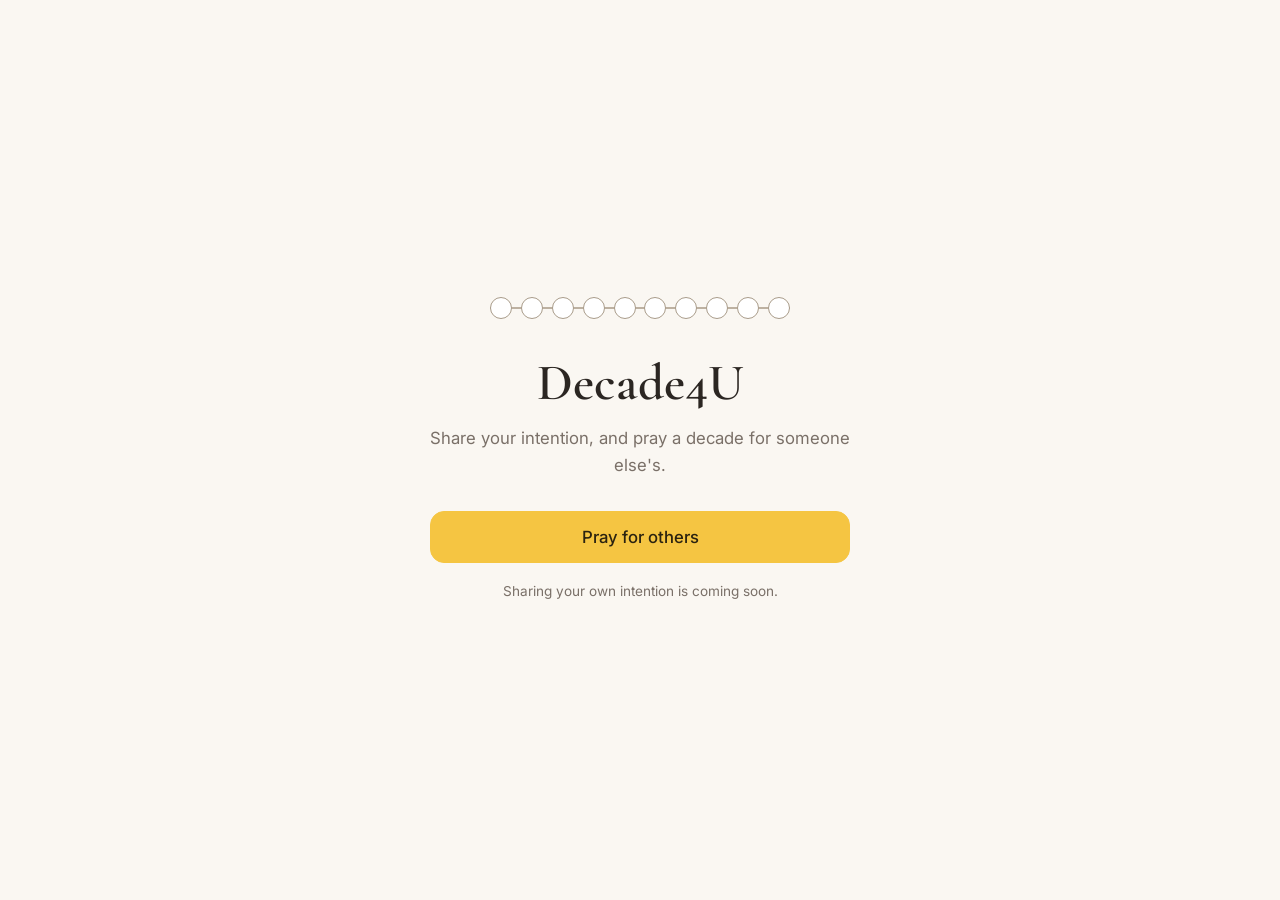
==== index.html @ a6b0f4e3 "Golden 'people you have prayed for' counter - js/stats.js keeps the count on this phone; a decade co" ====
<!doctype html>
<html lang="en">
<head>
  <meta charset="utf-8">
  <meta name="viewport" content="width=device-width, initial-scale=1, viewport-fit=cover">
  <title>Decade4U — Pray for One Another</title>
  <meta name="description" content="Pray the rosary for one another's intentions.">
  <link rel="preconnect" href="https://fonts.googleapis.com">
  <link rel="preconnect" href="https://fonts.gstatic.com" crossorigin>
  <link href="https://fonts.googleapis.com/css2?family=Cormorant+Garamond:wght@500;600&family=Inter:wght@400;500&display=swap" rel="stylesheet">
  <link rel="stylesheet" href="css/style.css">
</head>
<body class="home">
  <main>
    <div class="beads-row" aria-hidden="true">
      <span></span><span></span><span></span><span></span><span></span>
      <span></span><span></span><span></span><span></span><span></span>
    </div>
    <h1 class="serif">Decade4U</h1>
    <p>Share your intention, and pray a decade for someone else's.</p>
    <div id="home-stat" hidden></div>
    <div class="actions">
      <a class="btn primary" href="pray.html">Pray for others</a>
      <p class="soon">Sharing your own intention is coming soon.</p>
    </div>
  </main>
  <script src="js/stats.js"></script>
  <script>
    (function () {
      var n = DecadeStats.prayedFor();
      if (n > 0) {           // no sad zero: the ring appears after your first decade
        var host = document.getElementById("home-stat");
        host.hidden = false;
        DecadeStats.ring(host, n, n === 1 ? "person you have prayed for" : "people you have prayed for");
      }
    })();
  </script>
</body>
</html>
---- css/style.css ----
/* Decade4U shared styles: calm and warm, follows the phone's light/dark setting */
:root {
  --bg: #faf7f2;
  --surface: #ffffff;
  --text: #2b2622;
  --muted: #7a7068;
  --line: #e6dfd4;
  --bead: #ffffff;
  --bead-edge: #a99c8a;
  --glow: #f5c542;
  --prayed: #f2d98f;
  --cord: #bdb1a1;
  --on-glow: #2b2310;
  --glow-text: #a8780a;
  --spark: #e0a91c;
}
@media (prefers-color-scheme: dark) {
  :root {
    --bg: #16141a;
    --surface: #1f1c24;
    --text: #f1ece4;
    --muted: #a39a90;
    --line: #2f2b36;
    --bead: #f4f1ec;
    --bead-edge: #8c847a;
    --glow: #ffd257;
    --prayed: #8f7a45;
    --cord: #4a4450;
    --on-glow: #2b2310;
    --glow-text: #ffd257;
    --spark: #fff6d6;
  }
}

* { box-sizing: border-box; margin: 0; padding: 0; }
html, body { height: 100%; }
body {
  background: var(--bg);
  color: var(--text);
  font-family: "Inter", system-ui, sans-serif;
  -webkit-tap-highlight-color: transparent;
}
.serif { font-family: "Cormorant Garamond", Georgia, serif; }
[hidden] { display: none !important; }

/* ---------- buttons ---------- */
.btn {
  appearance: none;
  border: 1px solid var(--bead-edge);
  background: transparent;
  color: var(--text);
  font: inherit;
  font-weight: 500;
  font-size: 1.05rem;
  padding: 14px 22px;
  border-radius: 14px;
  min-height: 52px;
  cursor: pointer;
  text-decoration: none;
  display: inline-flex;
  align-items: center;
  justify-content: center;
  transition: transform .08s ease, opacity .2s;
}
.btn:active { transform: scale(.97); }
.btn:disabled { opacity: .35; cursor: default; }
.btn.primary { background: var(--glow); border-color: var(--glow); color: var(--on-glow); }
.btn:focus-visible { outline: 3px solid var(--glow); outline-offset: 3px; }
.link {
  background: none; border: 0; font: inherit; color: var(--muted);
  font-size: .9rem; cursor: pointer; text-decoration: none; padding: 8px 4px;
}

/* ---------- home ---------- */
.home {
  min-height: 100%;
  display: flex; align-items: center; justify-content: center;
  padding: 24px 16px; text-align: center;
}
.home main { max-width: 420px; width: 100%; }
.home h1 { font-weight: 600; font-size: clamp(2.4rem, 10vw, 3.2rem); line-height: 1.1; margin-bottom: 14px; }
.home p { color: var(--muted); font-size: 1.05rem; line-height: 1.6; }
.home .actions { display: grid; gap: 12px; margin-top: 32px; }
.home .soon { font-size: .85rem; color: var(--muted); margin-top: 6px; }

.beads-row {
  position: relative; display: flex; justify-content: space-between; align-items: center;
  width: 100%; max-width: 300px; margin: 0 auto 36px;
}
.beads-row::before {
  content: ""; position: absolute; left: 0; right: 0; top: 50%;
  height: 2px; background: var(--cord); transform: translateY(-50%);
}
.beads-row span {
  position: relative; width: 22px; height: 22px; border-radius: 50%;
  background: var(--bead); border: 1px solid var(--bead-edge);
  animation: rowglow 10s infinite;
}
.beads-row span:nth-child(2)  { animation-delay: 1s; }
.beads-row span:nth-child(3)  { animation-delay: 2s; }
.beads-row span:nth-child(4)  { animation-delay: 3s; }
.beads-row span:nth-child(5)  { animation-delay: 4s; }
.beads-row span:nth-child(6)  { animation-delay: 5s; }
.beads-row span:nth-child(7)  { animation-delay: 6s; }
.beads-row span:nth-child(8)  { animation-delay: 7s; }
.beads-row span:nth-child(9)  { animation-delay: 8s; }
.beads-row span:nth-child(10) { animation-delay: 9s; }
@keyframes rowglow {
  0%, 10%, 100% { background: var(--bead); box-shadow: none; }
  3%, 7% {
    background: var(--glow); border-color: var(--glow);
    box-shadow: 0 0 14px 4px color-mix(in srgb, var(--glow) 60%, transparent);
  }
}

/* ---------- prayer page ---------- */
.pray {
  height: 100%;
  height: 100dvh;
  display: flex; flex-direction: column;
  max-width: 560px; margin: 0 auto;
  padding: 8px 16px calc(12px + env(safe-area-inset-bottom));
}
.topbar { display: flex; align-items: center; justify-content: space-between; gap: 8px; }
.where {
  text-align: center; color: var(--muted); font-size: .85rem;
  letter-spacing: .04em; margin: 2px 0 6px;
}
.progress { height: 3px; background: var(--line); border-radius: 3px; overflow: hidden; }
.progress div { height: 100%; width: 0; background: var(--glow); transition: width .3s ease; }

.rosary-wrap {
  flex: 0 0 auto; display: flex; justify-content: center;
  padding: 10px 0 6px;
}
#rosary { height: clamp(150px, 34vh, 340px); height: clamp(150px, 34dvh, 340px); width: auto; display: block; }

#rosary .cord { fill: none; stroke: var(--cord); stroke-width: 1.4; }
#rosary .bead { fill: var(--bead); stroke: var(--bead-edge); stroke-width: 1; transition: fill .35s ease; }
#rosary .bead.medal { stroke-width: 1.2; }
#rosary .cross { stroke-width: .8; }
#rosary .cross rect { fill: inherit; stroke: inherit; stroke-width: inherit; }
#rosary .bead.prayed { fill: var(--prayed); }
#rosary .bead.active {
  fill: var(--glow); stroke: var(--glow); filter: url(#glow);
  transform-box: fill-box; transform-origin: center;
  animation: pulse 2.4s ease-in-out infinite;
}
@keyframes pulse { 0%, 100% { transform: scale(1); } 50% { transform: scale(1.18); } }
@media (prefers-reduced-motion: reduce) {
  #rosary .bead.active { animation: none; }
  .beads-row span { animation: none; }
  .beads-row span:first-child { background: var(--glow); border-color: var(--glow); }
}

.card {
  flex: 1 1 auto; min-height: 120px; overflow-y: auto;
  background: var(--surface); border: 1px solid var(--line); border-radius: 18px;
  padding: 18px 18px 20px; margin: 6px 0 12px;
}
.card .kicker { color: var(--muted); font-size: .82rem; letter-spacing: .05em; text-transform: uppercase; min-height: 1em; margin-bottom: 4px; }
.card h2 { font-family: "Cormorant Garamond", Georgia, serif; font-weight: 600; font-size: 1.6rem; line-height: 1.2; margin-bottom: 10px; }
.card .text p { font-size: 1.12rem; line-height: 1.65; }
.card .text p + p { margin-top: .6em; }
.card.is-mystery { border-color: var(--glow); }
.card.is-mystery .kicker { color: var(--text); }
.card.is-mystery .text p { color: var(--muted); font-size: 1rem; }

.controls { display: grid; grid-template-columns: 1fr 2fr; gap: 10px; }

.toast {
  position: fixed; left: 50%; bottom: calc(96px + env(safe-area-inset-bottom)); transform: translateX(-50%);
  background: var(--text); color: var(--bg); padding: 10px 16px; border-radius: 999px; font-size: .9rem;
  box-shadow: 0 6px 20px rgba(0,0,0,.2);
}

.done {
  min-height: 100%; display: flex; flex-direction: column; align-items: center; justify-content: center;
  text-align: center; gap: 14px; padding: 24px 16px;
}
.done h2 { font-family: "Cormorant Garamond", Georgia, serif; font-size: 2.6rem; font-weight: 600; outline: none; }
.done p { color: var(--muted); max-width: 340px; line-height: 1.6; }
.done .actions { display: grid; gap: 10px; width: 100%; max-width: 320px; margin-top: 10px; }

@media (max-height: 640px) {
  .card h2 { font-size: 1.35rem; }
  .card .text p { font-size: 1.02rem; line-height: 1.55; }
}

/* ---------- setup screen ---------- */
.choose {
  min-height: 100%; max-width: 480px; margin: 0 auto;
  display: flex; flex-direction: column; justify-content: center; gap: 14px;
  padding: 24px 16px calc(24px + env(safe-area-inset-bottom));
}
.choose .back-home { align-self: flex-start; }
.choose h2 { font-family: "Cormorant Garamond", Georgia, serif; font-weight: 600; font-size: 2rem; text-align: center; margin: 8px 0 6px; }
.choice {
  appearance: none; text-align: left; font: inherit; color: var(--text); cursor: pointer;
  background: var(--surface); border: 1px solid var(--line); border-radius: 18px;
  padding: 18px; display: grid; gap: 6px; transition: border-color .2s, transform .08s;
}
.choice:hover, .choice:focus-visible { border-color: var(--glow); outline: none; }
.choice:active { transform: scale(.98); }
.choice strong { font-size: 1.15rem; font-weight: 600; }
.choice span { color: var(--muted); line-height: 1.5; font-size: .98rem; }
.choose .fine { text-align: center; color: var(--muted); font-size: .85rem; }

/* ---------- own-rosary screens ---------- */
.card.tap-next { cursor: pointer; }
.card.is-group { border-color: var(--glow); }
.checklist { list-style: none; display: grid; gap: 8px; margin: 2px 0 14px; }
.checklist li {
  font-size: 1.08rem; padding-left: 26px; position: relative;
}
.checklist li::before {
  content: ""; position: absolute; left: 4px; top: .42em; width: 10px; height: 10px; border-radius: 50%;
  background: var(--glow); box-shadow: 0 0 8px color-mix(in srgb, var(--glow) 60%, transparent);
}
.card details { border-top: 1px solid var(--line); padding-top: 10px; }
.card summary { cursor: pointer; color: var(--muted); font-size: .95rem; padding: 4px 0; }
.card details h3 { font-size: .95rem; font-weight: 600; margin: 12px 0 4px; }
.card details p { font-size: 1rem; line-height: 1.6; }
.card .hint { color: var(--muted); font-size: .92rem; margin-top: 14px; }
.topbar .link { font-size: .85rem; }

.setup {
  max-width: 480px; margin: 0 auto;
  padding: 16px 16px calc(24px + env(safe-area-inset-bottom));
  display: flex; flex-direction: column; gap: 18px;
}
.setup .back-home { align-self: flex-start; }
.setup h2 { font-family: "Cormorant Garamond", Georgia, serif; font-weight: 600; font-size: 2.1rem; text-align: center; margin-top: 4px; }
.setup .lead { text-align: center; color: var(--muted); line-height: 1.5; margin-top: -10px; }
.field { display: grid; gap: 10px; }
.field .label { font-size: .82rem; letter-spacing: .06em; text-transform: uppercase; color: var(--muted); }
.field .fine { color: var(--muted); font-size: .88rem; line-height: 1.45; }
.seg { display: grid; grid-template-columns: repeat(5, 1fr); gap: 8px; }
.seg button {
  appearance: none; font: inherit; font-size: 1.25rem; font-weight: 600; color: var(--text);
  background: var(--surface); border: 1px solid var(--line); border-radius: 14px;
  min-height: 60px; cursor: pointer; display: grid; place-content: center; gap: 2px;
}
.seg button small { font-size: .62rem; font-weight: 500; color: var(--muted); letter-spacing: .02em; }
.seg button[aria-pressed="true"] { background: var(--glow); border-color: var(--glow); color: var(--on-glow); }
.seg button[aria-pressed="true"] small { color: var(--on-glow); }
.modes { display: grid; gap: 10px; }
.modes .choice { padding: 14px 16px; }
.modes .choice[aria-pressed="true"] { border-color: var(--glow); box-shadow: inset 0 0 0 1px var(--glow); }
.modes .choice[aria-pressed="true"] strong::after { content: " ✓"; color: var(--glow); }
.assigned { list-style: none; display: grid; gap: 8px; }
.assigned li { background: var(--surface); border: 1px solid var(--line); border-radius: 14px; padding: 12px 14px; }
.assigned .who { font-size: .8rem; color: var(--muted); margin-bottom: 3px; }
.assigned p { line-height: 1.45; }
.setup .start { width: 100%; position: sticky; bottom: calc(12px + env(safe-area-inset-bottom)); box-shadow: 0 8px 24px rgba(0,0,0,.15); }

.for-line { font-size: .82rem; color: var(--muted); margin-bottom: 2px; }
.for-line::before { content: "♥ "; color: var(--glow); }
.intention { background: color-mix(in srgb, var(--glow) 12%, transparent); border-radius: 12px; padding: 12px 14px; margin: 4px 0 12px; }
.intention .who { font-size: .82rem; color: var(--muted); margin-bottom: 4px; }
.intention .what { font-size: 1.1rem; line-height: 1.5; }
.card .text .intention p { font-size: inherit; }
.card .text .intention .what { font-size: 1.1rem; }

.thanks { list-style: none; display: grid; gap: 10px; width: 100%; max-width: 420px; text-align: left; }
.thanks li { background: var(--surface); border: 1px solid var(--line); border-radius: 14px; padding: 14px; }
.thanks .who { font-size: .8rem; color: var(--muted); }
.thanks .what { margin: 2px 0 8px; line-height: 1.45; }
.thanks .msg { font-family: "Cormorant Garamond", Georgia, serif; font-size: 1.2rem; font-style: italic; color: var(--text); }
.card.is-mystery .text .intention .what { color: var(--text); }
.card.is-mystery .text .intention .who { color: var(--muted); font-size: .82rem; }

/* ---------- hide prayers: big, tappable rosary ---------- */
.pill {
  appearance: none; font: inherit; font-size: .85rem; color: var(--text); cursor: pointer;
  background: var(--surface); border: 1px solid var(--line); border-radius: 999px; padding: 7px 14px;
}
.pill[aria-pressed="true"] { background: var(--glow); border-color: var(--glow); color: var(--on-glow); }
.rosary-wrap.tap-next { cursor: pointer; }
#rosary .bead.unused { opacity: .28; }
#rosary .ripple {
  fill: none; stroke: var(--glow); stroke-width: 2;
  transform-box: fill-box; transform-origin: center;
  animation: ripple .7s ease-out forwards;
}
@keyframes ripple { from { transform: scale(1); opacity: .9; } to { transform: scale(3.2); opacity: 0; } }

#rosary .centre { display: none; }
.centre-box {
  width: 100%; height: 100%; display: flex; flex-direction: column; align-items: center; justify-content: center;
  text-align: center; color: var(--text); gap: 3px; font-family: "Inter", system-ui, sans-serif;
}
.c-kicker { font-size: 7.5px; letter-spacing: .08em; text-transform: uppercase; color: var(--muted); }
.c-title { font-family: "Cormorant Garamond", Georgia, serif; font-weight: 600; font-size: 19px; line-height: 1.1; }
.c-count { font-size: 15px; font-weight: 600; color: var(--glow-text); }
.c-sub { font-size: 7.5px; line-height: 1.4; color: var(--muted); max-width: 140px; }
.c-kicker:empty, .c-count:empty, .c-sub:empty { display: none; }

/* decade panel: mystery + intention, shown on every bead of a decade */
.strip {
  display: block; margin: 0 0 8px; padding: 10px 14px;
  background: color-mix(in srgb, var(--glow) 12%, var(--surface)); border-radius: 14px;
}
.strip.empty, .strip.on-mystery { display: none; } /* the mystery card already shows both */
.strip-myst { font-family: "Cormorant Garamond", Georgia, serif; font-weight: 600; font-size: 1.12rem; line-height: 1.2; }
.strip-myst::before { content: "✦ "; color: var(--glow-text); }
.strip-int { margin-top: 2px; line-height: 1.4; display: -webkit-box; -webkit-line-clamp: 1; -webkit-box-orient: vertical; overflow: hidden; }
.strip-who { color: var(--muted); font-size: .85rem; }
.strip-who::before { content: "♥ "; color: var(--glow); }

.pray.hide-prayers .card { display: none; }
.pray.hide-prayers .rosary-wrap { flex: 1 1 auto; min-height: 0; padding: 4px 0; }
.pray.hide-prayers #rosary { width: 100%; height: 100%; max-height: none; }
.pray.hide-prayers #rosary .centre { display: inline; }
.pray.hide-prayers .strip, .pray.hide-prayers .strip.on-mystery {
  display: block; min-height: 84px; margin: 4px 0 12px; padding: 12px 16px; border-radius: 16px;
}
.pray.hide-prayers .strip.empty { display: block; visibility: hidden; }
.pray.hide-prayers .strip-myst { font-size: 1.25rem; }
.pray.hide-prayers .strip-int { -webkit-line-clamp: 2; }

/* the whole prayer screen listens for sideways swipes; vertical scrolling still works */
.pray { touch-action: pan-y; user-select: none; -webkit-user-select: none; }
.pray .card .text { user-select: text; -webkit-user-select: text; }
.pray.hide-prayers .controls { display: none; }
.pray.hide-prayers .strip { margin-bottom: 8px; }
.gesture-hint {
  text-align: center; color: var(--muted); font-size: .82rem; line-height: 1.4;
  padding: 0 8px 6px;
}

/* ---------- golden counter ring ---------- */
.stat { display: flex; flex-direction: column; align-items: center; gap: 8px; margin: 26px auto 4px; }
.stat-ring { position: relative; width: 132px; height: 132px; }
.stat-ring svg { width: 100%; height: 100%; overflow: visible; }
.stat-ring .track { fill: none; stroke: color-mix(in srgb, var(--glow) 22%, transparent); stroke-width: 5; }
.stat-ring .arc {
  fill: none; stroke-width: 5; stroke-linecap: round;
  stroke-dasharray: 120 207; /* a golden arc about a third of the way round */
  filter: drop-shadow(0 0 4px color-mix(in srgb, var(--glow) 70%, transparent));
}
.stat-ring .spark { fill: var(--spark); filter: drop-shadow(0 0 5px #f5c542); }
.stat-ring .spin { transform-origin: 60px 60px; animation: spin 6s linear infinite; }
@keyframes spin { to { transform: rotate(360deg); } }
.stat-num {
  position: absolute; inset: 0; display: grid; place-items: center;
  font-family: "Cormorant Garamond", Georgia, serif; font-weight: 600; font-size: 2.9rem;
  color: var(--glow-text); text-shadow: 0 0 18px color-mix(in srgb, var(--glow) 45%, transparent);
}
.stat-label { color: var(--muted); font-size: .92rem; letter-spacing: .02em; }
@media (prefers-reduced-motion: reduce) { .stat-ring .spin { animation: none; } }
.done #done-stat .stat { margin-top: 8px; }
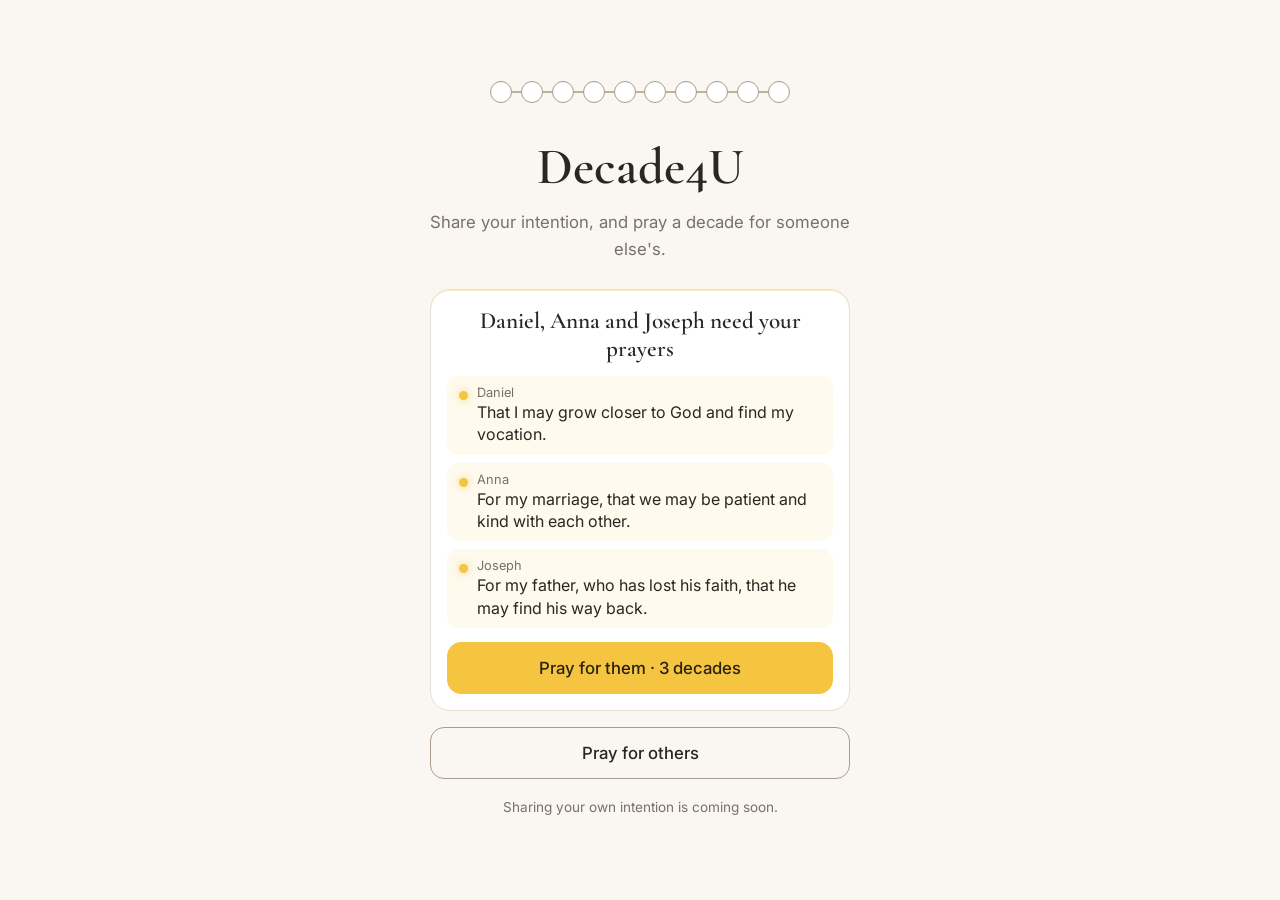
==== commit 604a6ad3: "Home page: '… need your prayers' featuring 3 waiting intentions - js/intentions.js: one place for in" ====
--- a/index.html
+++ b/index.html
@@ -19,11 +19,20 @@
     <h1 class="serif">Decade4U</h1>
     <p>Share your intention, and pray a decade for someone else's.</p>
     <div id="home-stat" hidden></div>
+    <section class="need" id="need" hidden>
+      <h2 id="need-title"></h2>
+      <ul id="need-list"></ul>
+      <a class="btn primary" id="need-go" href="pray.html"></a>
+    </section>
+    <p class="all-prayed" id="all-prayed" hidden>Everyone has been prayed for. Thank you 🙏</p>
+
     <div class="actions">
-      <a class="btn primary" href="pray.html">Pray for others</a>
+      <a class="btn" id="pray-others" href="pray.html">Pray for others</a>
       <p class="soon">Sharing your own intention is coming soon.</p>
     </div>
   </main>
+  <script src="js/samples.js"></script>
+  <script src="js/intentions.js"></script>
   <script src="js/stats.js"></script>
   <script>
     (function () {
@@ -33,6 +42,45 @@
         host.hidden = false;
         DecadeStats.ring(host, n, n === 1 ? "person you have prayed for" : "people you have prayed for");
       }
+
+      // "Maria, Luca and one more person need your prayers": 3 people nobody has prayed for yet
+      var pick = Intentions.featured(3);
+      if (!pick.length) {
+        document.getElementById("all-prayed").hidden = false;
+        document.getElementById("pray-others").classList.add("primary");
+        return;
+      }
+      // named people first, so the cards follow the same order as the heading
+      pick = pick.filter(function (it) { return !Intentions.isAnonymous(it); })
+                 .concat(pick.filter(function (it) { return Intentions.isAnonymous(it); }));
+      var names = pick.filter(function (it) { return !Intentions.isAnonymous(it); }).map(function (it) { return it.name; });
+      var others = pick.length - names.length;
+      var count = ["", "one", "two", "three"];
+      var parts = names.slice();
+      if (others) {
+        if (!names.length) parts = [pick.length === 1 ? "Someone" : count[others].charAt(0).toUpperCase() + count[others].slice(1) + " people"];
+        else parts.push(others === 1 ? "one more person" : count[others] + " others");
+      }
+      var who = parts.length > 1 ? parts.slice(0, -1).join(", ") + " and " + parts[parts.length - 1] : parts[0];
+      var needs = pick.length === 1 && (names.length === 1 || !names.length) ? " needs" : " need";
+      document.getElementById("need-title").textContent = who + needs + " your prayers";
+
+      var ul = document.getElementById("need-list");
+      pick.forEach(function (it) {
+        var li = document.createElement("li");
+        var b = document.createElement("span");
+        b.className = "nm";
+        b.textContent = Intentions.isAnonymous(it) ? "Someone" : it.name;
+        var t = document.createElement("span");
+        t.className = "tx";
+        t.textContent = it.intention;
+        li.appendChild(b); li.appendChild(t);
+        ul.appendChild(li);
+      });
+      var go = document.getElementById("need-go");
+      go.href = "pray.html?for=" + pick.map(function (it) { return encodeURIComponent(it.id); }).join(",");
+      go.textContent = pick.length === 1 ? "Pray a decade for them" : "Pray for them · " + pick.length + " decades";
+      document.getElementById("need").hidden = false;
     })();
   </script>
 </body>
--- a/css/style.css
+++ b/css/style.css
@@ -350,3 +350,33 @@
 .stat-label { color: var(--muted); font-size: .92rem; letter-spacing: .02em; }
 @media (prefers-reduced-motion: reduce) { .stat-ring .spin { animation: none; } }
 .done #done-stat .stat { margin-top: 8px; }
+
+/* ---------- "need your prayers" on the home page ---------- */
+.need {
+  margin: 26px 0 4px; padding: 18px 16px 16px; text-align: left;
+  background: var(--surface); border: 1px solid var(--line); border-radius: 20px;
+  box-shadow: 0 1px 0 color-mix(in srgb, var(--glow) 35%, transparent) inset;
+}
+.need h2 {
+  font-family: "Cormorant Garamond", Georgia, serif; font-weight: 600; font-size: 1.45rem; line-height: 1.2;
+  text-align: center; margin-bottom: 12px;
+}
+.need ul { list-style: none; display: grid; gap: 8px; margin-bottom: 14px; }
+.need li {
+  display: grid; gap: 1px; padding: 9px 12px 9px 30px; position: relative;
+  background: color-mix(in srgb, var(--glow) 9%, transparent); border-radius: 12px;
+}
+.need li::before {
+  content: ""; position: absolute; left: 12px; top: 15px; width: 9px; height: 9px; border-radius: 50%;
+  background: var(--glow); box-shadow: 0 0 8px color-mix(in srgb, var(--glow) 70%, transparent);
+  animation: breathe 2.8s ease-in-out infinite;
+}
+.need li:nth-child(2)::before { animation-delay: .9s; }
+.need li:nth-child(3)::before { animation-delay: 1.8s; }
+@keyframes breathe { 0%, 100% { opacity: .45; } 50% { opacity: 1; } }
+@media (prefers-reduced-motion: reduce) { .need li::before { animation: none; } }
+.need .nm { font-size: .8rem; color: var(--muted); }
+.need .tx { line-height: 1.4; display: -webkit-box; -webkit-line-clamp: 2; -webkit-box-orient: vertical; overflow: hidden; }
+.need .btn { width: 100%; }
+.all-prayed { margin-top: 22px; color: var(--muted); }
+.home .actions { margin-top: 16px; }
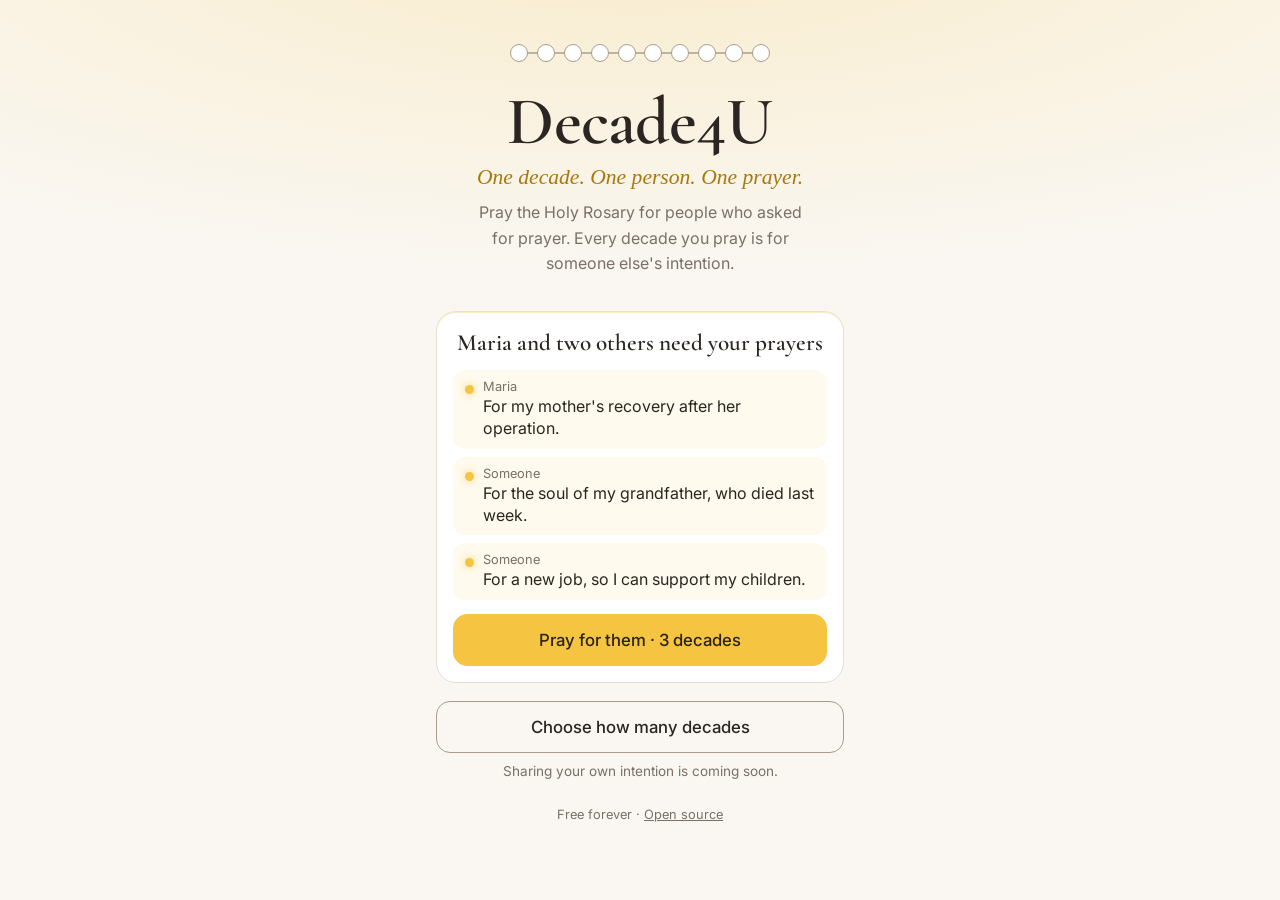
==== commit 9ae567fd: "Redesign home page; fix title cut off on phones - the page was vertically centred, so on tall conten" ====
--- a/index.html
+++ b/index.html
@@ -12,13 +12,16 @@
 </head>
 <body class="home">
   <main>
-    <div class="beads-row" aria-hidden="true">
-      <span></span><span></span><span></span><span></span><span></span>
-      <span></span><span></span><span></span><span></span><span></span>
-    </div>
-    <h1 class="serif">Decade4U</h1>
-    <p>Share your intention, and pray a decade for someone else's.</p>
-    <div id="home-stat" hidden></div>
+    <header class="hero">
+      <div class="beads-row" aria-hidden="true">
+        <span></span><span></span><span></span><span></span><span></span>
+        <span></span><span></span><span></span><span></span><span></span>
+      </div>
+      <h1 class="serif">Decade4U</h1>
+      <p class="tagline">One decade. One person. One prayer.</p>
+      <p class="intro">Pray the Holy Rosary for people who asked for prayer. Every decade you pray is for someone else's intention.</p>
+    </header>
+
     <section class="need" id="need" hidden>
       <h2 id="need-title"></h2>
       <ul id="need-list"></ul>
@@ -26,10 +29,16 @@
     </section>
     <p class="all-prayed" id="all-prayed" hidden>Everyone has been prayed for. Thank you 🙏</p>
 
+    <div id="home-stat" hidden></div>
+
     <div class="actions">
-      <a class="btn" id="pray-others" href="pray.html">Pray for others</a>
+      <a class="btn" id="pray-others" href="pray.html">Choose how many decades</a>
       <p class="soon">Sharing your own intention is coming soon.</p>
     </div>
+
+    <footer class="foot">
+      Free forever · <a href="https://github.com/JamesWHagan/rosary">Open source</a>
+    </footer>
   </main>
   <script src="js/samples.js"></script>
   <script src="js/intentions.js"></script>
--- a/css/style.css
+++ b/css/style.css
@@ -72,27 +72,43 @@
 }
 
 /* ---------- home ---------- */
+/* ---------- home ---------- */
 .home {
   min-height: 100%;
-  display: flex; align-items: center; justify-content: center;
-  padding: 24px 16px; text-align: center;
-}
-.home main { max-width: 420px; width: 100%; }
-.home h1 { font-weight: 600; font-size: clamp(2.4rem, 10vw, 3.2rem); line-height: 1.1; margin-bottom: 14px; }
-.home p { color: var(--muted); font-size: 1.05rem; line-height: 1.6; }
-.home .actions { display: grid; gap: 12px; margin-top: 32px; }
-.home .soon { font-size: .85rem; color: var(--muted); margin-top: 6px; }
+  background:
+    radial-gradient(120% 55% at 50% -8%, color-mix(in srgb, var(--glow) 22%, transparent), transparent 70%),
+    var(--bg);
+  background-attachment: fixed;
+}
+.home main {
+  max-width: 440px; margin: 0 auto; text-align: center;
+  padding: calc(36px + env(safe-area-inset-top)) 16px calc(28px + env(safe-area-inset-bottom));
+}
+.hero { padding: 8px 0 6px; }
+.hero h1 {
+  font-weight: 600; font-size: clamp(3rem, 15vw, 4.2rem); line-height: 1; letter-spacing: -.01em;
+  margin-bottom: 10px;
+}
+.hero .tagline {
+  font-family: "Cormorant Garamond", Georgia, serif; font-style: italic; font-weight: 500;
+  font-size: 1.35rem; color: var(--glow-text); margin-bottom: 10px;
+}
+.hero .intro { color: var(--muted); font-size: 1rem; line-height: 1.6; max-width: 340px; margin: 0 auto; }
+.home .actions { display: grid; gap: 10px; margin-top: 18px; }
+.home .soon { font-size: .85rem; color: var(--muted); }
+.foot { margin-top: 28px; font-size: .8rem; color: var(--muted); }
+.foot a { color: inherit; }
 
 .beads-row {
   position: relative; display: flex; justify-content: space-between; align-items: center;
-  width: 100%; max-width: 300px; margin: 0 auto 36px;
+  width: 100%; max-width: 260px; margin: 0 auto 26px;
 }
 .beads-row::before {
   content: ""; position: absolute; left: 0; right: 0; top: 50%;
   height: 2px; background: var(--cord); transform: translateY(-50%);
 }
 .beads-row span {
-  position: relative; width: 22px; height: 22px; border-radius: 50%;
+  position: relative; width: 18px; height: 18px; border-radius: 50%;
   background: var(--bead); border: 1px solid var(--bead-edge);
   animation: rowglow 10s infinite;
 }
@@ -379,4 +395,5 @@
 .need .tx { line-height: 1.4; display: -webkit-box; -webkit-line-clamp: 2; -webkit-box-orient: vertical; overflow: hidden; }
 .need .btn { width: 100%; }
 .all-prayed { margin-top: 22px; color: var(--muted); }
-.home .actions { margin-top: 16px; }
+.home .need { margin-top: 28px; }
+.home #home-stat .stat { margin-top: 26px; }
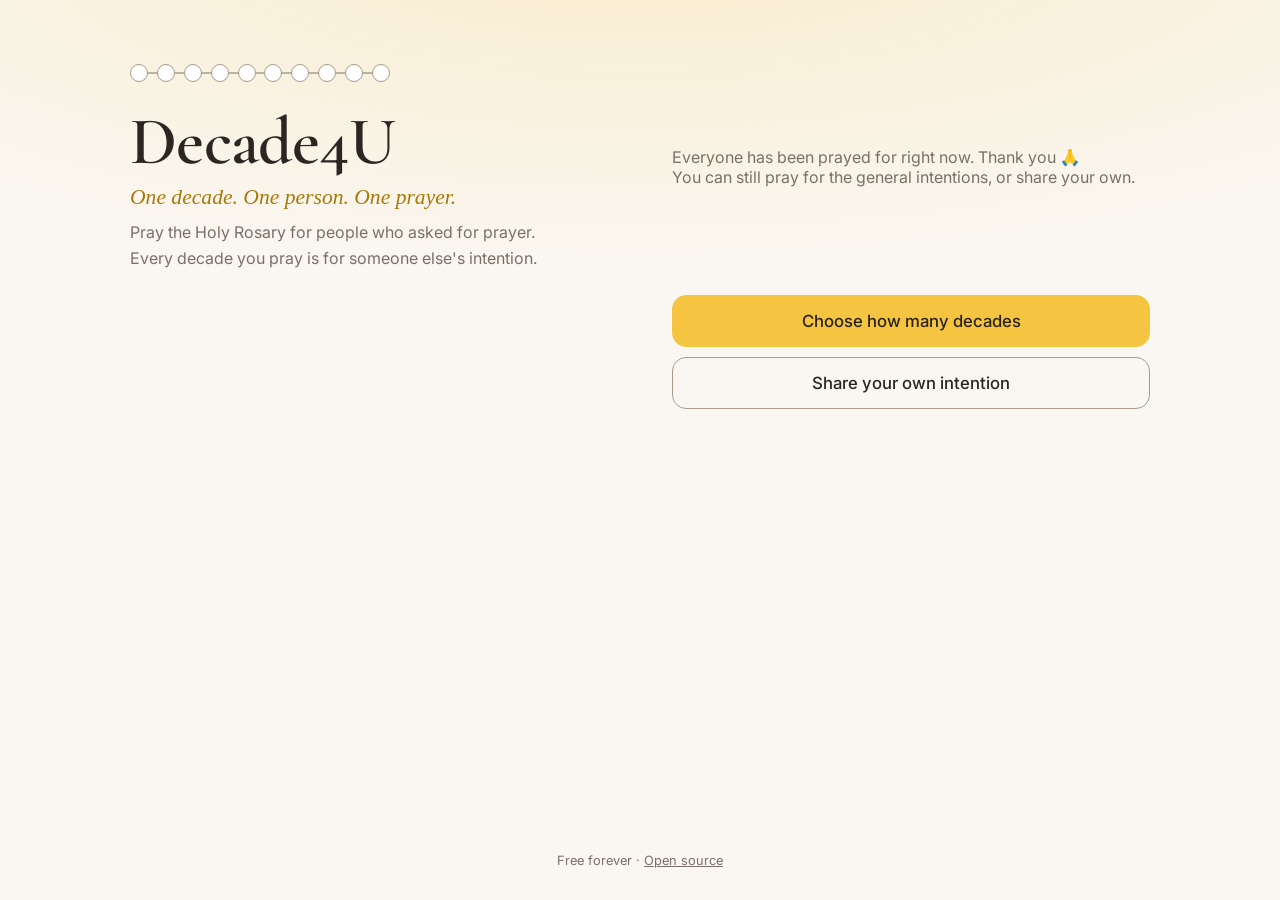
==== commit 5bd4cd6c: "Connect the site to the real database and AI moderation - js/intentions.js now talks to /api; genera" ====
--- a/index.html
+++ b/index.html
@@ -27,13 +27,13 @@
       <ul id="need-list"></ul>
       <a class="btn primary" id="need-go" href="pray.html"></a>
     </section>
-    <p class="all-prayed" id="all-prayed" hidden>Everyone has been prayed for. Thank you 🙏</p>
+    <p class="all-prayed" id="all-prayed" hidden>Everyone has been prayed for right now. Thank you 🙏<br>You can still pray for the general intentions, or share your own.</p>
 
     <div id="home-stat" hidden></div>
 
     <div class="actions">
       <a class="btn" id="pray-others" href="pray.html">Choose how many decades</a>
-      <p class="soon">Sharing your own intention is coming soon.</p>
+      <a class="btn" href="submit.html">Share your own intention</a>
     </div>
 
     <footer class="foot">
@@ -52,44 +52,52 @@
         DecadeStats.ring(host, n, n === 1 ? "person you have prayed for" : "people you have prayed for");
       }
 
-      // "Maria, Luca and one more person need your prayers": 3 people nobody has prayed for yet
-      var pick = Intentions.featured(3);
-      if (!pick.length) {
-        document.getElementById("all-prayed").hidden = false;
-        document.getElementById("pray-others").classList.add("primary");
-        return;
-      }
-      // named people first, so the cards follow the same order as the heading
-      pick = pick.filter(function (it) { return !Intentions.isAnonymous(it); })
-                 .concat(pick.filter(function (it) { return Intentions.isAnonymous(it); }));
-      var names = pick.filter(function (it) { return !Intentions.isAnonymous(it); }).map(function (it) { return it.name; });
-      var others = pick.length - names.length;
-      var count = ["", "one", "two", "three"];
-      var parts = names.slice();
-      if (others) {
-        if (!names.length) parts = [pick.length === 1 ? "Someone" : count[others].charAt(0).toUpperCase() + count[others].slice(1) + " people"];
-        else parts.push(others === 1 ? "one more person" : count[others] + " others");
-      }
-      var who = parts.length > 1 ? parts.slice(0, -1).join(", ") + " and " + parts[parts.length - 1] : parts[0];
-      var needs = pick.length === 1 && (names.length === 1 || !names.length) ? " needs" : " need";
-      document.getElementById("need-title").textContent = who + needs + " your prayers";
+      // "Maria, Luca and one more person need your prayers": people nobody has prayed for yet
+      Intentions.featured().then(function (r) {
+        var pick = r.intentions;
+        if (!pick.length) {
+          document.getElementById("all-prayed").hidden = false;
+          document.getElementById("pray-others").classList.add("primary");
+          return;
+        }
+        // named people first, so the cards follow the same order as the heading
+        pick = pick.filter(function (it) { return !Intentions.isAnonymous(it); })
+                   .concat(pick.filter(function (it) { return Intentions.isAnonymous(it); }));
+        var names = pick.filter(function (it) { return !Intentions.isAnonymous(it); }).map(function (it) { return it.name; });
+        var others = pick.length - names.length;
+        var count = ["", "one", "two", "three"];
+        var parts = names.slice();
+        if (others) {
+          if (!names.length) parts = [pick.length === 1 ? "Someone" : count[others].charAt(0).toUpperCase() + count[others].slice(1) + " people"];
+          else parts.push(others === 1 ? "one more person" : count[others] + " others");
+        }
+        var who = parts.length > 1 ? parts.slice(0, -1).join(", ") + " and " + parts[parts.length - 1] : parts[0];
+        var needs = pick.length === 1 && (names.length === 1 || !names.length) ? " needs" : " need";
+        document.getElementById("need-title").textContent = who + needs + " your prayers";
 
-      var ul = document.getElementById("need-list");
-      pick.forEach(function (it) {
-        var li = document.createElement("li");
-        var b = document.createElement("span");
-        b.className = "nm";
-        b.textContent = Intentions.isAnonymous(it) ? "Someone" : it.name;
-        var t = document.createElement("span");
-        t.className = "tx";
-        t.textContent = it.intention;
-        li.appendChild(b); li.appendChild(t);
-        ul.appendChild(li);
+        var ul = document.getElementById("need-list");
+        pick.forEach(function (it) {
+          var li = document.createElement("li");
+          var b = document.createElement("span");
+          b.className = "nm";
+          b.textContent = Intentions.isAnonymous(it) ? "Someone" : it.name;
+          var t = document.createElement("span");
+          t.className = "tx";
+          t.textContent = it.intention;
+          li.appendChild(b); li.appendChild(t);
+          ul.appendChild(li);
+        });
+        if (r.waiting > pick.length) {
+          var more = document.createElement("p");
+          more.className = "waiting";
+          more.textContent = r.waiting + " intentions are waiting for their first prayer.";
+          ul.after(more);
+        }
+        var go = document.getElementById("need-go");
+        go.href = "pray.html?for=" + pick.map(function (it) { return encodeURIComponent(it.id); }).join(",");
+        go.textContent = pick.length === 1 ? "Pray a decade for them" : "Pray for them · " + pick.length + " decades";
+        document.getElementById("need").hidden = false;
       });
-      var go = document.getElementById("need-go");
-      go.href = "pray.html?for=" + pick.map(function (it) { return encodeURIComponent(it.id); }).join(",");
-      go.textContent = pick.length === 1 ? "Pray a decade for them" : "Pray for them · " + pick.length + " decades";
-      document.getElementById("need").hidden = false;
     })();
   </script>
 </body>
--- a/css/style.css
+++ b/css/style.css
@@ -397,3 +397,162 @@
 .all-prayed { margin-top: 22px; color: var(--muted); }
 .home .need { margin-top: 28px; }
 .home #home-stat .stat { margin-top: 26px; }
+
+/* ---------- golden glow around intention boxes ---------- */
+.assigned li, .thanks li, .need li, .intention {
+  border: 1px solid color-mix(in srgb, var(--glow) 45%, var(--line));
+  box-shadow:
+    0 0 0 1px color-mix(in srgb, var(--glow) 12%, transparent),
+    0 0 18px color-mix(in srgb, var(--glow) 20%, transparent),
+    inset 0 0 14px color-mix(in srgb, var(--glow) 6%, transparent);
+}
+.assigned li, .thanks li { animation: glowin .6s ease-out both; }
+.assigned li:nth-child(2), .thanks li:nth-child(2) { animation-delay: .08s; }
+.assigned li:nth-child(3), .thanks li:nth-child(3) { animation-delay: .16s; }
+.assigned li:nth-child(4), .thanks li:nth-child(4) { animation-delay: .24s; }
+.assigned li:nth-child(5), .thanks li:nth-child(5) { animation-delay: .32s; }
+@keyframes glowin { from { opacity: 0; transform: translateY(6px); } to { opacity: 1; transform: none; } }
+@media (prefers-reduced-motion: reduce) { .assigned li, .thanks li { animation: none; } }
+@media (prefers-color-scheme: dark) {
+  .assigned li, .thanks li, .need li, .intention {
+    border-color: color-mix(in srgb, var(--glow) 55%, var(--line));
+    box-shadow:
+      0 0 0 1px color-mix(in srgb, var(--glow) 15%, transparent),
+      0 0 22px color-mix(in srgb, var(--glow) 26%, transparent),
+      inset 0 0 16px color-mix(in srgb, var(--glow) 8%, transparent);
+  }
+}
+
+/* =====================================================================
+   Desktop and laptop layout (wide screens). Phones keep the layout above.
+   ===================================================================== */
+@media (min-width: 900px) {
+  /* ---- home: title + counter on the left, people who need prayers on the right ---- */
+  .home main {
+    max-width: 1100px; min-height: 100vh; text-align: left;
+    display: grid; grid-template-columns: minmax(0, 1fr) minmax(0, 1fr); column-gap: 64px;
+    grid-template-areas: "hero need" "stat need" "stat actions" "foot foot";
+    grid-template-rows: auto auto 1fr auto; align-content: center;
+    padding: 56px 40px 32px;
+  }
+  .hero { grid-area: hero; align-self: end; }
+  .hero .beads-row { margin-left: 0; }
+  .hero .intro { margin: 0; max-width: 420px; }
+  .home .need, .all-prayed { grid-area: need; align-self: center; margin-top: 0; }
+  .home #home-stat { grid-area: stat; align-self: start; }
+  .home #home-stat .stat { align-items: flex-start; margin-left: 0; }
+  .home .actions { grid-area: actions; align-self: start; }
+  .foot { grid-area: foot; text-align: center; }
+
+  /* ---- setup: choices left, the people you'll pray for right ---- */
+  .setup {
+    max-width: 1040px; padding: 32px 40px 40px;
+    display: grid; grid-template-columns: minmax(0, 1fr) minmax(0, 1fr); column-gap: 56px; row-gap: 20px;
+    grid-template-areas: "back back" "title title" "lead lead" "dec pray" "modes pray" "modes start";
+    grid-template-rows: auto auto auto auto auto 1fr;
+  }
+  .setup > :nth-child(1) { grid-area: back; }
+  .setup > :nth-child(2) { grid-area: title; }
+  .setup > :nth-child(3) { grid-area: lead; }
+  .setup > :nth-child(4) { grid-area: dec; }
+  .setup > :nth-child(5) { grid-area: modes; }
+  .setup > :nth-child(6) { grid-area: pray; }
+  .setup > :nth-child(7) { grid-area: start; align-self: start; }
+  .setup .start { position: static; box-shadow: none; }
+
+  /* ---- prayer screen: big rosary left, mystery/intention/prayer right ---- */
+  .pray {
+    max-width: 1240px; padding: 16px 40px 24px;
+    display: grid; column-gap: 48px;
+    grid-template-columns: minmax(0, 1.1fr) minmax(0, 1fr);
+    grid-template-areas: "top top" "where where" "prog prog" "ring strip" "ring card" "ring hint" "ring controls";
+    grid-template-rows: auto auto auto auto 1fr auto auto;
+  }
+  .pray .topbar { grid-area: top; }
+  .pray .where { grid-area: where; }
+  .pray .progress { grid-area: prog; margin-bottom: 12px; }
+  .pray .rosary-wrap { grid-area: ring; min-height: 0; padding: 0; align-items: center; }
+  .pray #rosary { width: 100%; height: 100%; max-height: none; }
+  .pray .strip { grid-area: strip; margin: 0 0 12px; }
+  .pray .strip.on-mystery { display: none; }
+  .pray .card { grid-area: card; margin: 0 0 12px; }
+  .pray .gesture-hint { grid-area: hint; }
+  .pray .controls { grid-area: controls; }
+  .strip-int { -webkit-line-clamp: 3; }
+  .card .text p { font-size: 1.18rem; }
+
+  /* prayers hidden: the rosary takes the left, the decade panel sits beside it */
+  .pray.hide-prayers {
+    grid-template-areas: "top top" "where where" "prog prog" "ring strip" "ring hint";
+    grid-template-rows: auto auto auto 1fr auto;
+  }
+  .pray.hide-prayers .strip, .pray.hide-prayers .strip.on-mystery { align-self: center; margin: 0; }
+  .pray.hide-prayers .strip-myst { font-size: 1.6rem; }
+  .pray.hide-prayers .strip-int { font-size: 1.1rem; -webkit-line-clamp: 4; }
+
+  /* ---- Amen screen: thank-you messages in a grid ---- */
+  .done .thanks { max-width: 980px; grid-template-columns: repeat(auto-fit, minmax(280px, 1fr)); }
+}
+
+/* ---------- share your intention ---------- */
+.test-banner {
+  background: color-mix(in srgb, var(--glow) 25%, var(--surface)); color: var(--text);
+  text-align: center; font-size: .85rem; padding: 8px 16px;
+}
+.share, .sent {
+  max-width: 560px; margin: 0 auto; padding: 16px 16px calc(32px + env(safe-area-inset-bottom));
+  display: flex; flex-direction: column; gap: 18px;
+}
+.share .back-home { align-self: flex-start; }
+.share h2, .sent h2 { font-family: "Cormorant Garamond", Georgia, serif; font-weight: 600; font-size: 2.1rem; text-align: center; outline: none; }
+.share .lead { text-align: center; color: var(--muted); margin-top: -10px; }
+.share .opt { text-transform: none; letter-spacing: 0; }
+.share textarea, .share input[type="text"] {
+  width: 100%; font: inherit; font-size: 1.05rem; line-height: 1.5; color: var(--text);
+  background: var(--surface); border: 1px solid var(--line); border-radius: 14px; padding: 12px 14px; resize: vertical;
+}
+.share textarea:focus, .share input[type="text"]:focus {
+  outline: none; border-color: var(--glow);
+  box-shadow: 0 0 0 3px color-mix(in srgb, var(--glow) 25%, transparent);
+}
+.share input[type="text"] { margin-top: 2px; }
+.field-foot { display: flex; justify-content: space-between; gap: 12px; align-items: flex-start; }
+.count { font-size: .8rem; color: var(--muted); white-space: nowrap; }
+.count.near { color: var(--glow-text); font-weight: 600; }
+.field-error { color: #c0392b; font-size: .92rem; }
+@media (prefers-color-scheme: dark) { .field-error { color: #ff8a7a; } }
+.name-modes, .labels { display: flex; flex-wrap: wrap; gap: 8px; }
+.name-modes button, .labels button {
+  appearance: none; font: inherit; font-size: .95rem; color: var(--text); cursor: pointer;
+  background: var(--surface); border: 1px solid var(--line); border-radius: 999px; padding: 9px 16px;
+}
+.name-modes button[aria-pressed="true"], .labels button[aria-pressed="true"] {
+  background: var(--glow); border-color: var(--glow); color: var(--on-glow);
+}
+.care {
+  border: 1px solid color-mix(in srgb, var(--glow) 55%, var(--line)); border-radius: 16px; padding: 16px 18px;
+  background: color-mix(in srgb, var(--glow) 8%, var(--surface)); display: grid; gap: 8px; line-height: 1.5;
+}
+.care h3 { font-family: "Cormorant Garamond", Georgia, serif; font-size: 1.4rem; }
+.care ul { padding-left: 18px; display: grid; gap: 6px; }
+.care a { color: var(--glow-text); font-weight: 600; }
+.review-note { color: var(--muted); font-size: .88rem; text-align: center; line-height: 1.5; }
+.share #send { width: 100%; }
+
+.sent { text-align: center; padding-top: 40px; }
+.sent > p { color: var(--muted); line-height: 1.6; }
+.sent .beads-row { margin-bottom: 4px; }
+.sent-intention {
+  font-family: "Cormorant Garamond", Georgia, serif; font-style: italic; font-size: 1.35rem; line-height: 1.4;
+  padding: 16px 18px; border-radius: 16px;
+  border: 1px solid color-mix(in srgb, var(--glow) 45%, var(--line));
+  box-shadow: 0 0 18px color-mix(in srgb, var(--glow) 20%, transparent);
+}
+.invite { display: grid; gap: 10px; margin-top: 8px; }
+.invite-q { font-weight: 500; }
+.test-note { color: var(--muted); }
+
+.assigned li.loading { color: var(--muted); border-style: dashed; animation: none; box-shadow: none; }
+.btn:disabled { opacity: .5; cursor: default; }
+
+.need .waiting { color: var(--muted); font-size: .88rem; text-align: center; margin: -4px 0 12px; }
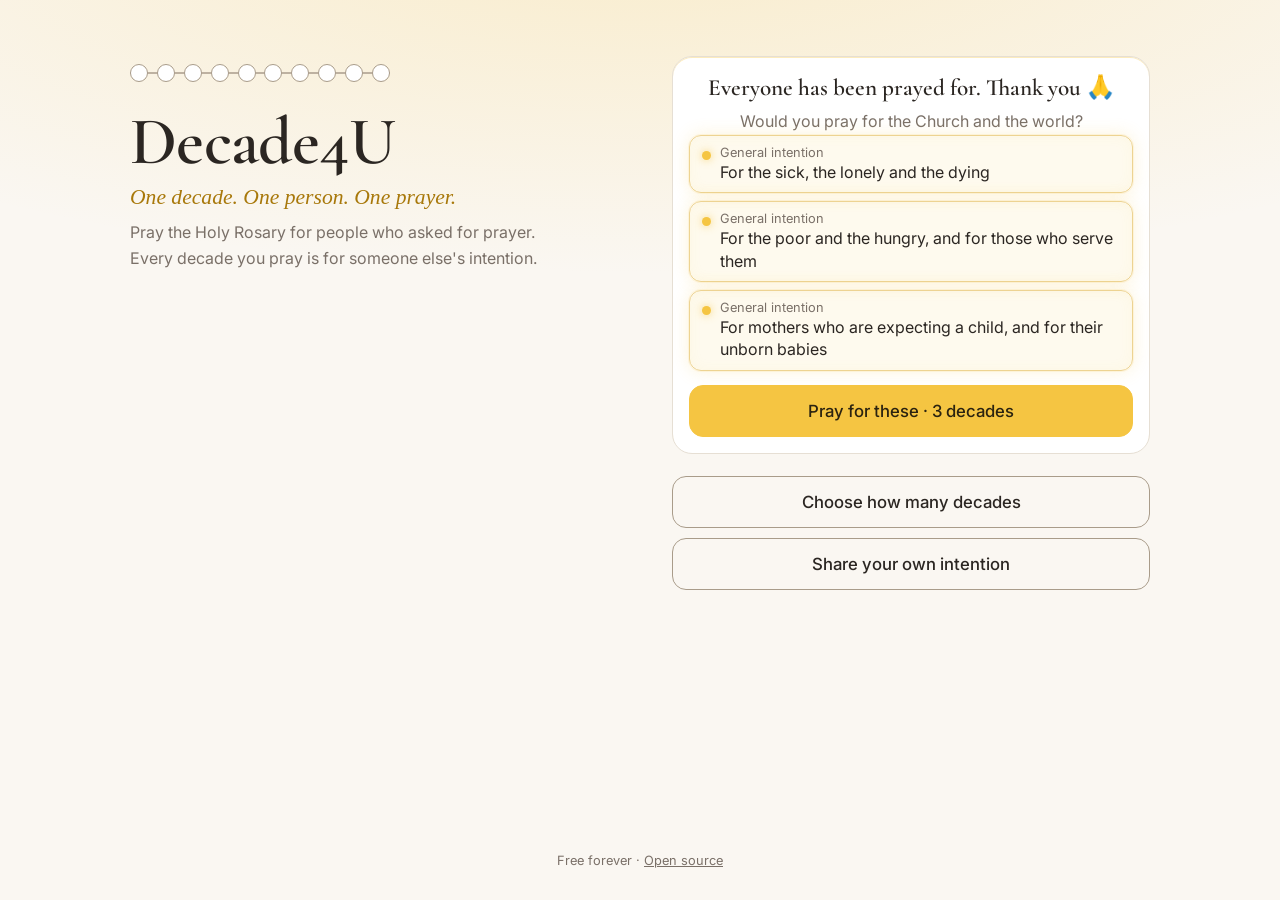
==== commit 563de701: "Home: offer 3 general intentions when nobody is waiting Co-Authored-By: Claude Opus 5.5 <noreply@ant" ====
--- a/index.html
+++ b/index.html
@@ -27,13 +27,13 @@
       <ul id="need-list"></ul>
       <a class="btn primary" id="need-go" href="pray.html"></a>
     </section>
-    <p class="all-prayed" id="all-prayed" hidden>Everyone has been prayed for right now. Thank you 🙏<br>You can still pray for the general intentions, or share your own.</p>
 
     <div id="home-stat" hidden></div>
 
     <div class="actions">
       <a class="btn" id="pray-others" href="pray.html">Choose how many decades</a>
       <a class="btn" href="submit.html">Share your own intention</a>
+      <a class="btn" id="my-link" href="mine.html" hidden>My intentions</a>
     </div>
 
     <footer class="foot">
@@ -45,6 +45,9 @@
   <script src="js/stats.js"></script>
   <script>
     (function () {
+      // "My intentions" appears once this browser has shared one
+      try { if (JSON.parse(localStorage.getItem("decade4u.myIntentions.v1") || "[]").length) document.getElementById("my-link").hidden = false; } catch (e) {}
+
       var n = DecadeStats.prayedFor();
       if (n > 0) {           // no sad zero: the ring appears after your first decade
         var host = document.getElementById("home-stat");
@@ -56,8 +59,24 @@
       Intentions.featured().then(function (r) {
         var pick = r.intentions;
         if (!pick.length) {
-          document.getElementById("all-prayed").hidden = false;
-          document.getElementById("pray-others").classList.add("primary");
+          // nobody is waiting: offer 3 general intentions instead
+          var gen = Intentions.general(3);
+          document.getElementById("need-title").textContent = "Everyone has been prayed for. Thank you 🙏";
+          var lead = document.createElement("p");
+          lead.className = "need-lead";
+          lead.textContent = "Would you pray for the Church and the world?";
+          var gl = document.getElementById("need-list");
+          gl.before(lead);
+          gen.forEach(function (it) {
+            var li = document.createElement("li");
+            var b = document.createElement("span"); b.className = "nm"; b.textContent = "General intention";
+            var t = document.createElement("span"); t.className = "tx"; t.textContent = it.intention;
+            li.appendChild(b); li.appendChild(t); gl.appendChild(li);
+          });
+          var g = document.getElementById("need-go");
+          g.href = "pray.html?for=" + gen.map(function (it) { return it.id; }).join(",");
+          g.textContent = "Pray for these · 3 decades";
+          document.getElementById("need").hidden = false;
           return;
         }
         // named people first, so the cards follow the same order as the heading
--- a/css/style.css
+++ b/css/style.css
@@ -336,7 +336,9 @@
 .pray.hide-prayers .strip-int { -webkit-line-clamp: 2; }
 
 /* the whole prayer screen listens for sideways swipes; vertical scrolling still works */
-.pray { touch-action: pan-y; user-select: none; -webkit-user-select: none; }
+/* The prayer screen handles all swipes itself (left/right/up/down); only the prayer text scrolls. */
+.pray { touch-action: none; user-select: none; -webkit-user-select: none; overscroll-behavior: none; }
+.pray .card { touch-action: pan-y; overscroll-behavior: contain; }
 .pray .card .text { user-select: text; -webkit-user-select: text; }
 .pray.hide-prayers .controls { display: none; }
 .pray.hide-prayers .strip { margin-bottom: 8px; }
@@ -556,3 +558,59 @@
 .btn:disabled { opacity: .5; cursor: default; }
 
 .need .waiting { color: var(--muted); font-size: .88rem; text-align: center; margin: -4px 0 12px; }
+
+/* the whole page never "pulls to refresh" while praying */
+html:has(.pray:not([hidden])), body:has(.pray:not([hidden])) { overscroll-behavior: none; }
+
+/* phones, prayers shown: give the intention room (up to 3 lines) and make the rosary a little smaller */
+@media (max-width: 899px) {
+  .pray:not(.hide-prayers) #rosary { height: clamp(130px, 27vh, 300px); height: clamp(130px, 27dvh, 300px); }
+  .pray:not(.hide-prayers) .strip-int { -webkit-line-clamp: 3; }
+  .pray:not(.hide-prayers) .strip { padding: 9px 14px; }
+  .pray:not(.hide-prayers) .strip-myst { font-size: 1.05rem; }
+}
+
+/* ---------- smooth show/hide of the prayers (animated in js/rosary.js) ---------- */
+/* while the rosary grows or shrinks, skip the costly blur glow and pulse so every frame is drawn */
+.pray.animating #rosary .bead.active { filter: none; animation: none; }
+.pray.animating #rosary .ripple { display: none; }
+
+/* ---------- report an intention ---------- */
+.report-row { display: flex; flex-wrap: wrap; gap: 4px 12px; align-items: center; justify-content: flex-end; margin-top: 6px; font-size: .8rem; color: var(--muted); }
+.report-link { background: none; border: 0; font: inherit; color: var(--muted); cursor: pointer; padding: 4px 2px; text-decoration: underline; text-underline-offset: 2px; }
+.report-link.strong { color: #c0392b; font-weight: 500; }
+.report-link:disabled { opacity: .5; }
+.assigned li.reported, .thanks li.reported { opacity: .55; }
+
+/* ---------- my intentions ---------- */
+.mine { max-width: 560px; margin: 0 auto; padding: 16px 16px 48px; display: flex; flex-direction: column; gap: 16px; }
+.mine .back-home { align-self: flex-start; }
+.mine h2 { font-family: "Cormorant Garamond", Georgia, serif; font-weight: 600; font-size: 2.1rem; text-align: center; }
+.mine .fine { color: var(--muted); font-size: .88rem; line-height: 1.45; }
+.mine-loading { text-align: center; color: var(--muted); }
+.mine-empty { text-align: center; color: var(--muted); }
+.mine-list { list-style: none; display: grid; gap: 12px; }
+.mine-item {
+  position: relative; background: var(--surface); border-radius: 14px; padding: 14px 16px; display: grid; gap: 6px;
+  border: 1px solid color-mix(in srgb, var(--glow) 45%, var(--line));
+  box-shadow: 0 0 0 1px color-mix(in srgb, var(--glow) 12%, transparent), 0 0 18px color-mix(in srgb, var(--glow) 20%, transparent);
+}
+.mine-item.pending { border-color: var(--line); box-shadow: none; }
+.mine-item.complete { opacity: .85; }
+.mine-top { display: flex; justify-content: space-between; align-items: center; gap: 8px; }
+.mine-tag { font-size: .75rem; border-radius: 999px; padding: 3px 10px; background: color-mix(in srgb, var(--glow) 25%, transparent); }
+.mine-item.pending .mine-tag { background: var(--line); color: var(--text); }
+.mine-item.pending .mine-tag::before { content: "⏳ "; }
+.mine-item.complete .mine-tag::before { content: "✓ "; }
+.mine-date { font-size: .78rem; color: var(--muted); }
+.mine-text { font-size: 1.05rem; line-height: 1.45; overflow-wrap: anywhere; }
+.mine-item.has-count .mine-text { padding-right: 64px; }
+.mine-count { position: absolute; right: 16px; top: 40px; text-align: center; line-height: 1.1; }
+.mine-count strong { display: block; font-family: "Cormorant Garamond", Georgia, serif; font-size: 2rem; color: var(--glow-text); }
+.mine-count span { font-size: .7rem; color: var(--muted); }
+.mine-status { color: var(--muted); font-size: .9rem; }
+.mine-shown { color: var(--muted); font-size: .78rem; }
+.mine-actions { display: grid; gap: 8px; text-align: center; }
+.mine-note { text-align: center; margin-top: 8px; }
+.home .my-link { justify-self: center; }
+.need-lead { color: var(--muted); margin: -4px 0 4px; text-align: center; }
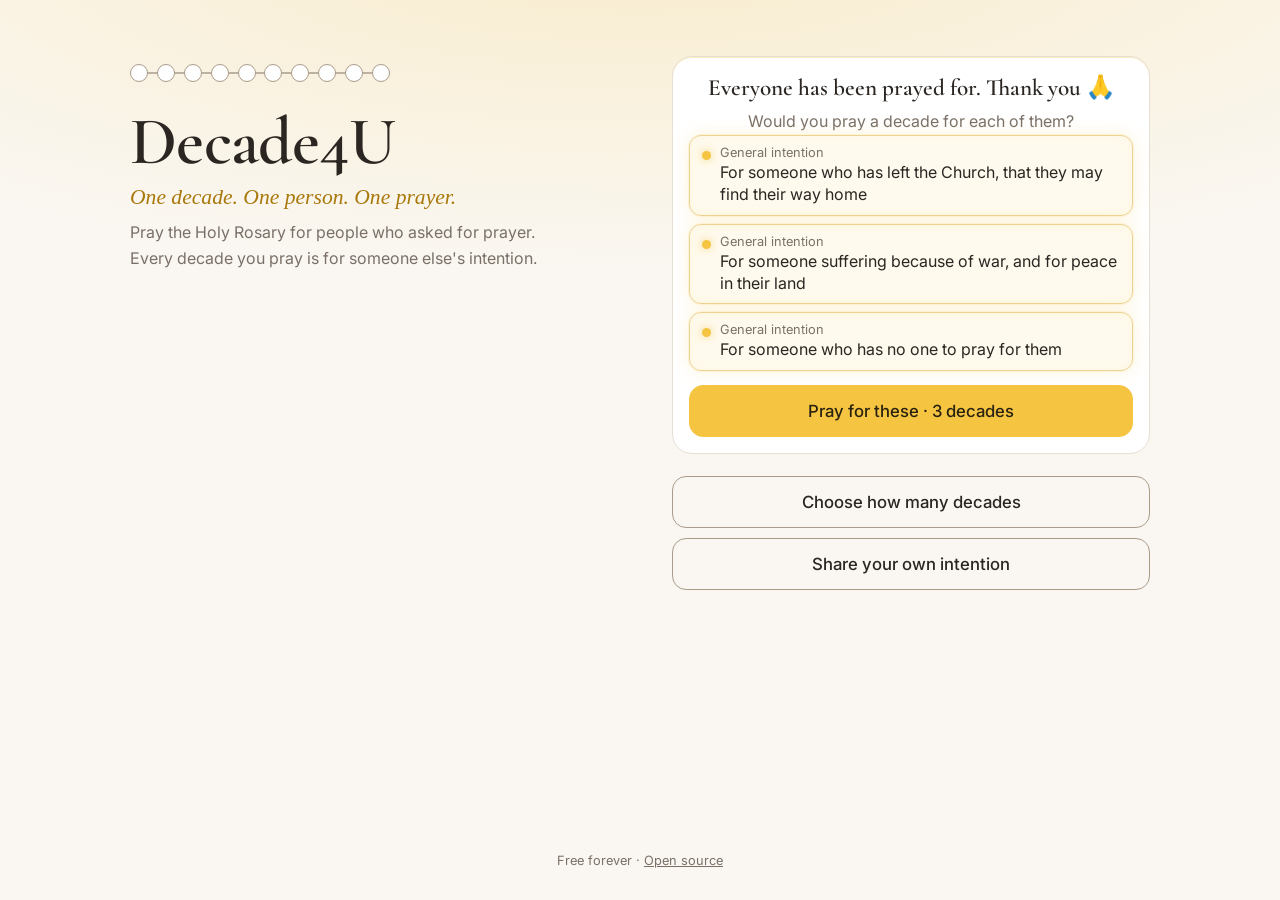
==== commit cd6875cf: "General intentions: one person each Co-Authored-By: Claude Opus 5.5 <noreply@anthropic.com> Claude-S" ====
--- a/index.html
+++ b/index.html
@@ -64,7 +64,7 @@
           document.getElementById("need-title").textContent = "Everyone has been prayed for. Thank you 🙏";
           var lead = document.createElement("p");
           lead.className = "need-lead";
-          lead.textContent = "Would you pray for the Church and the world?";
+          lead.textContent = "Would you pray a decade for each of them?";
           var gl = document.getElementById("need-list");
           gl.before(lead);
           gen.forEach(function (it) {
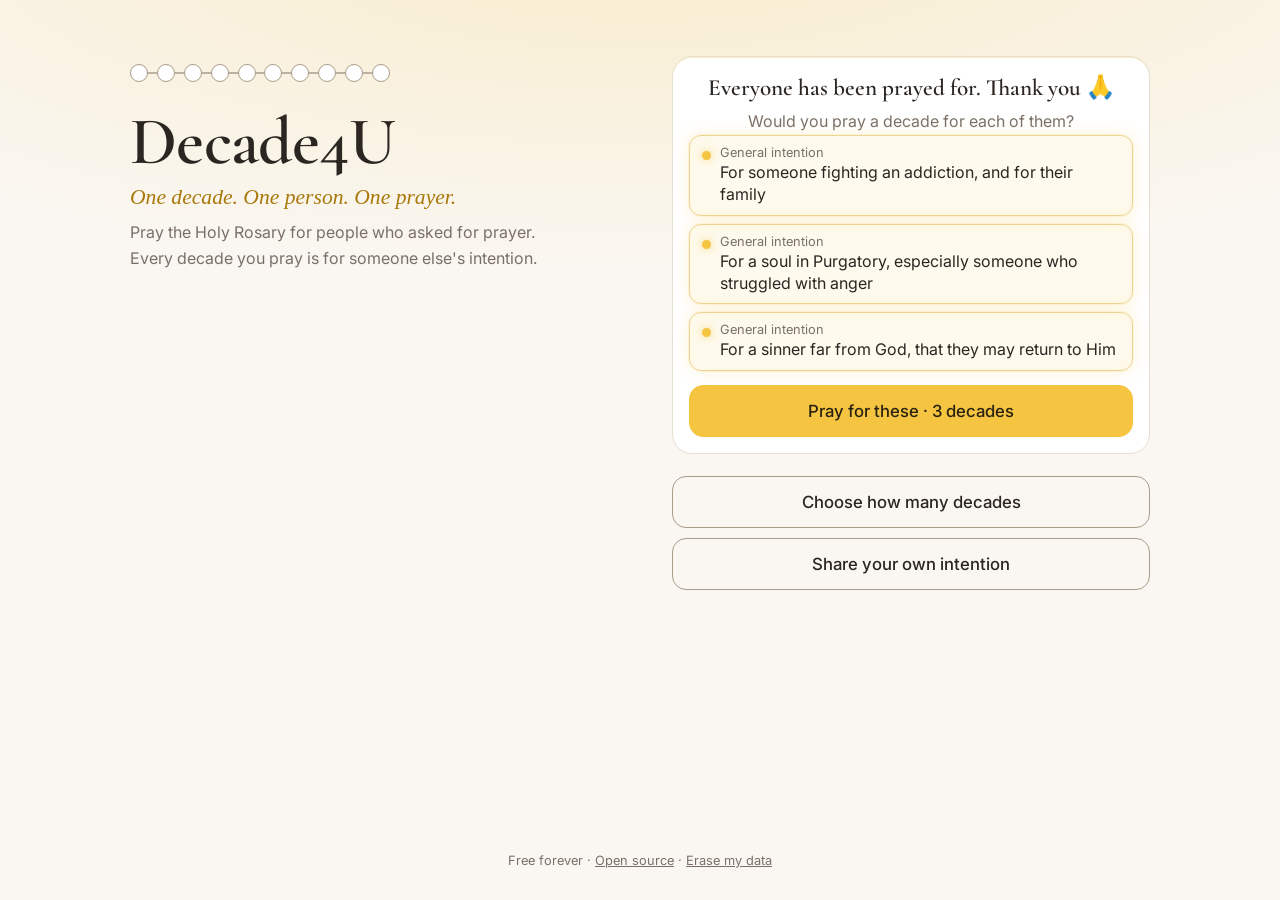
==== commit 4677b902: "Erase my data (with confirmation) Co-Authored-By: Claude Opus 5.5 <noreply@anthropic.com> Claude-Ses" ====
--- a/index.html
+++ b/index.html
@@ -37,7 +37,7 @@
     </div>
 
     <footer class="foot">
-      Free forever · <a href="https://github.com/JamesWHagan/rosary">Open source</a>
+      Free forever · <a href="https://github.com/JamesWHagan/rosary">Open source</a> · <a href="mine.html#erase">Erase my data</a>
     </footer>
   </main>
   <script src="js/samples.js"></script>
--- a/css/style.css
+++ b/css/style.css
@@ -614,3 +614,13 @@
 .mine-note { text-align: center; margin-top: 8px; }
 .home .my-link { justify-self: center; }
 .need-lead { color: var(--muted); margin: -4px 0 4px; text-align: center; }
+
+/* ---------- erase my data ---------- */
+.erase { text-align: center; margin-top: 12px; }
+.erase-box { text-align: left; background: var(--surface); border: 1px solid #c0392b; border-radius: 14px; padding: 16px; display: grid; gap: 10px; }
+.erase-box h3 { font-family: "Cormorant Garamond", Georgia, serif; font-size: 1.5rem; font-weight: 600; }
+.erase-box ul { padding-left: 20px; display: grid; gap: 4px; }
+.erase-box p, .erase-box li { line-height: 1.45; }
+.erase-acts { display: grid; grid-template-columns: 1fr 1fr; gap: 8px; }
+.btn.danger { border-color: #c0392b; color: #c0392b; }
+.erase-done { color: var(--muted); line-height: 1.6; }
